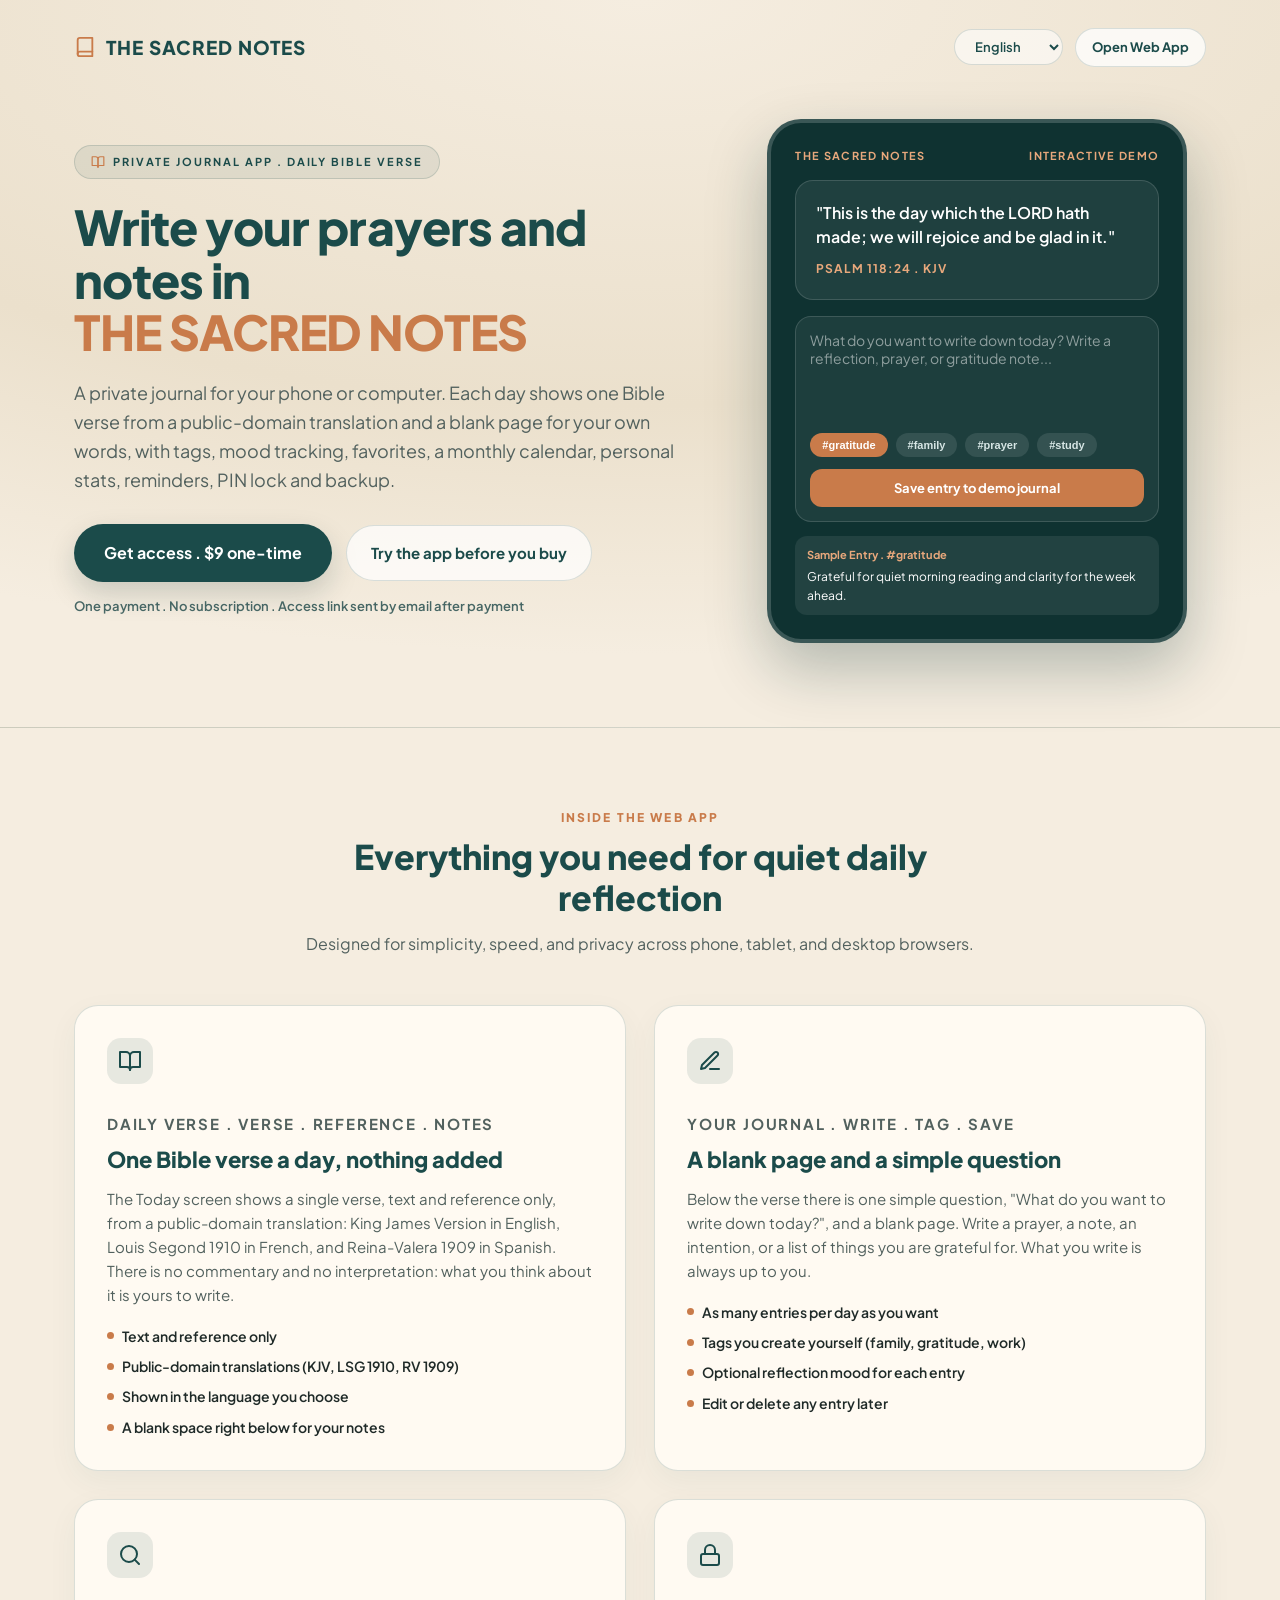
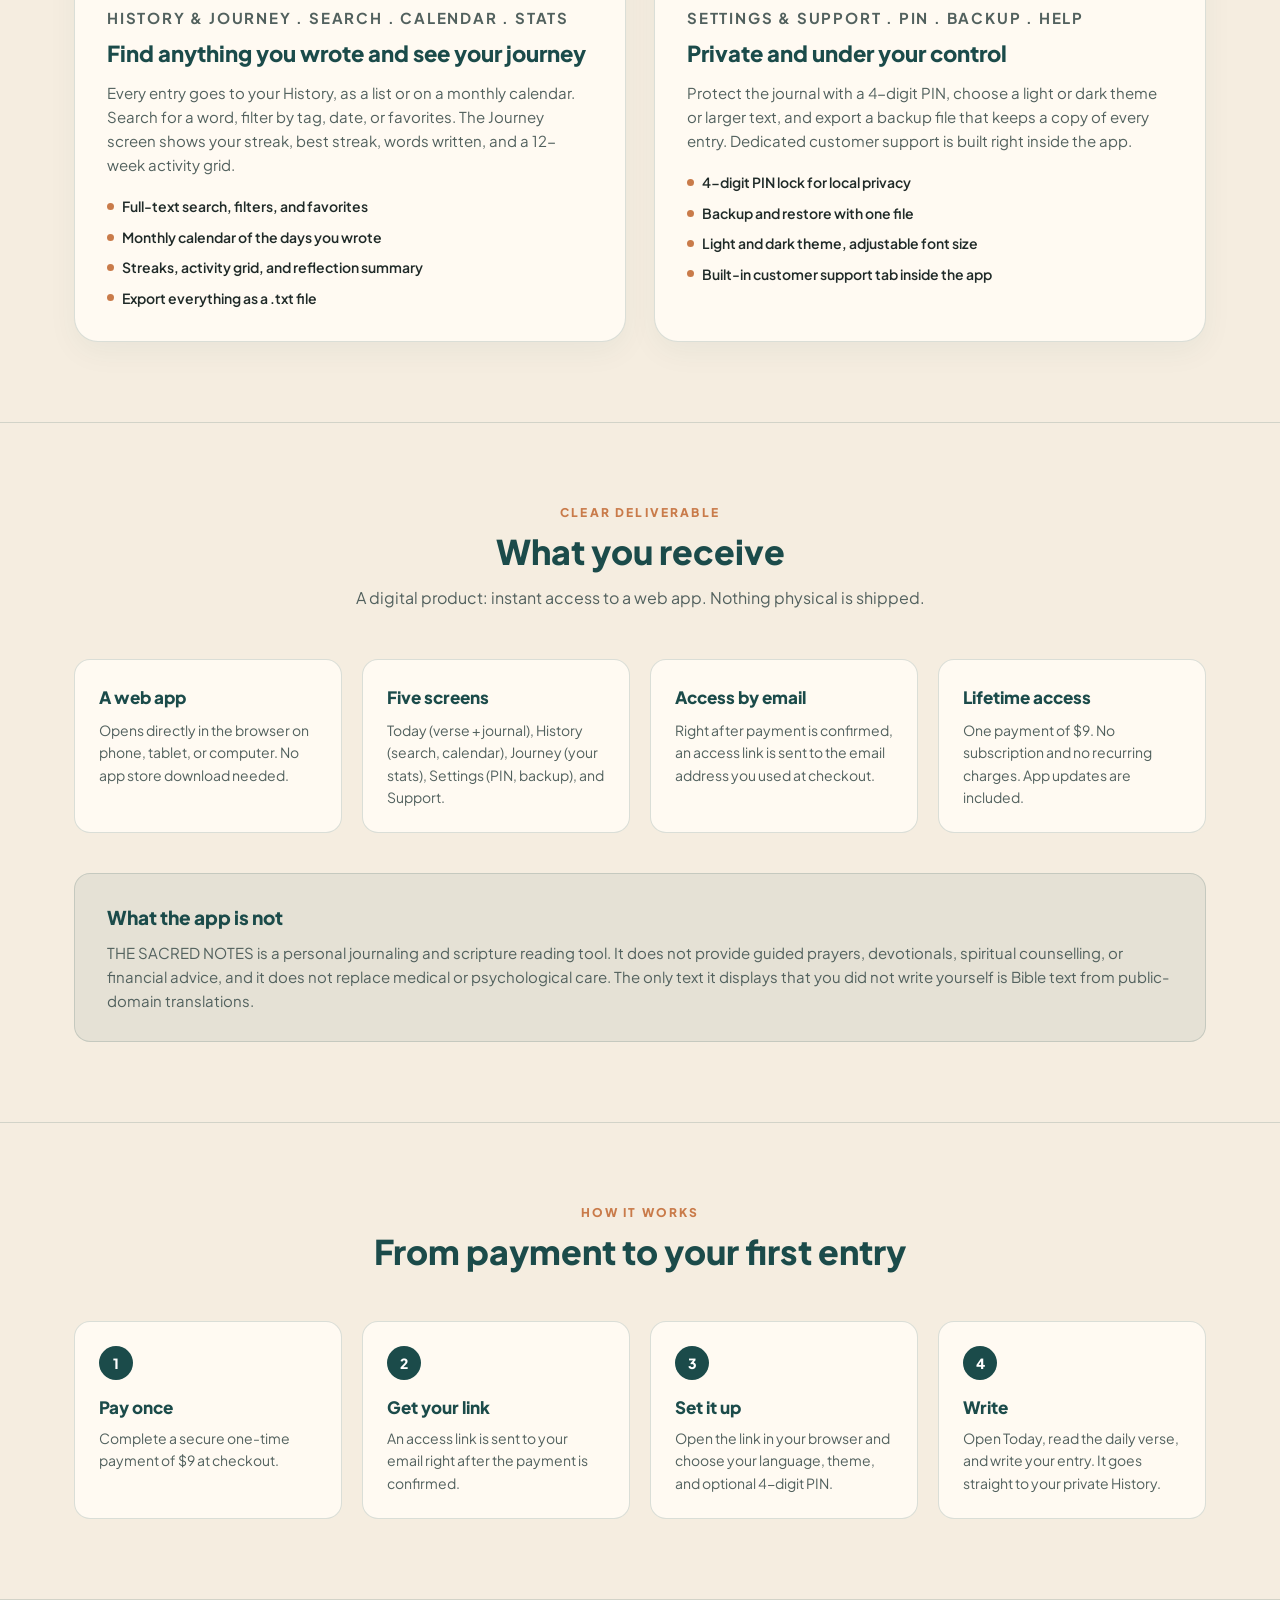
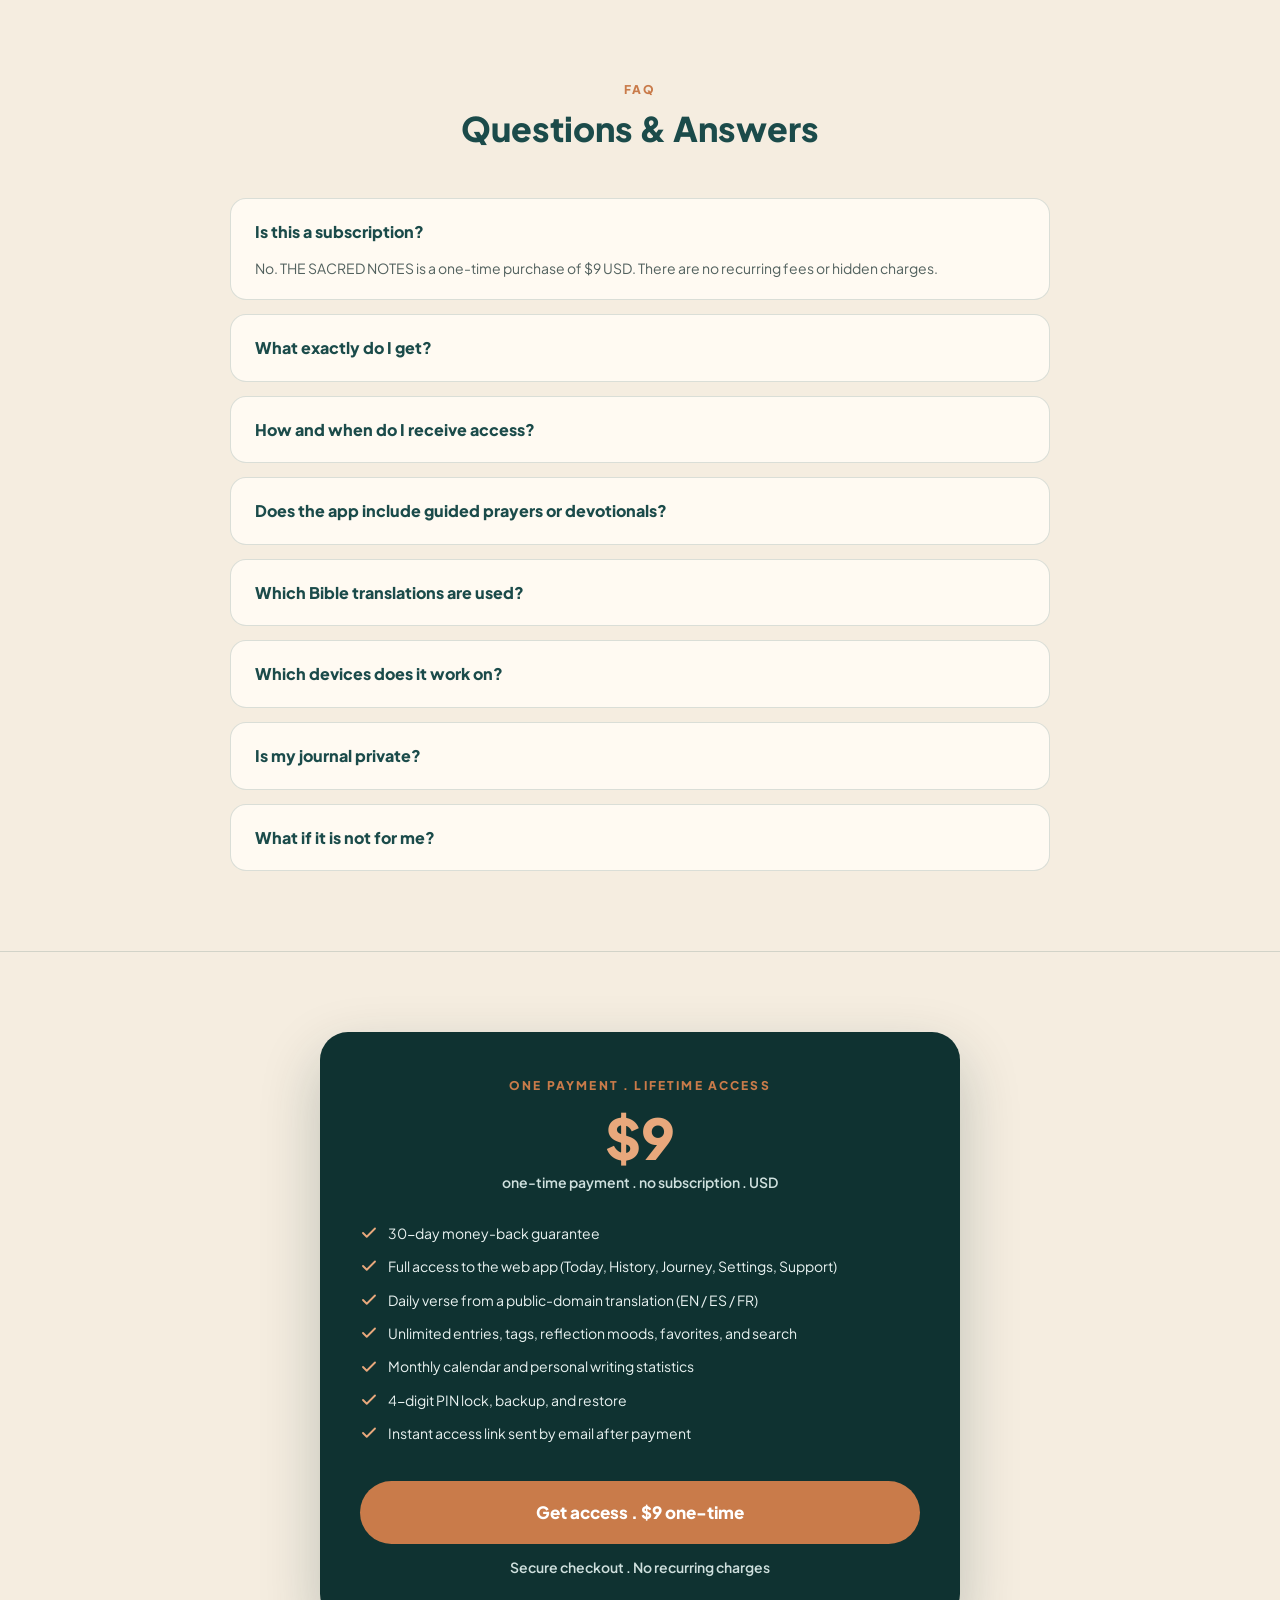
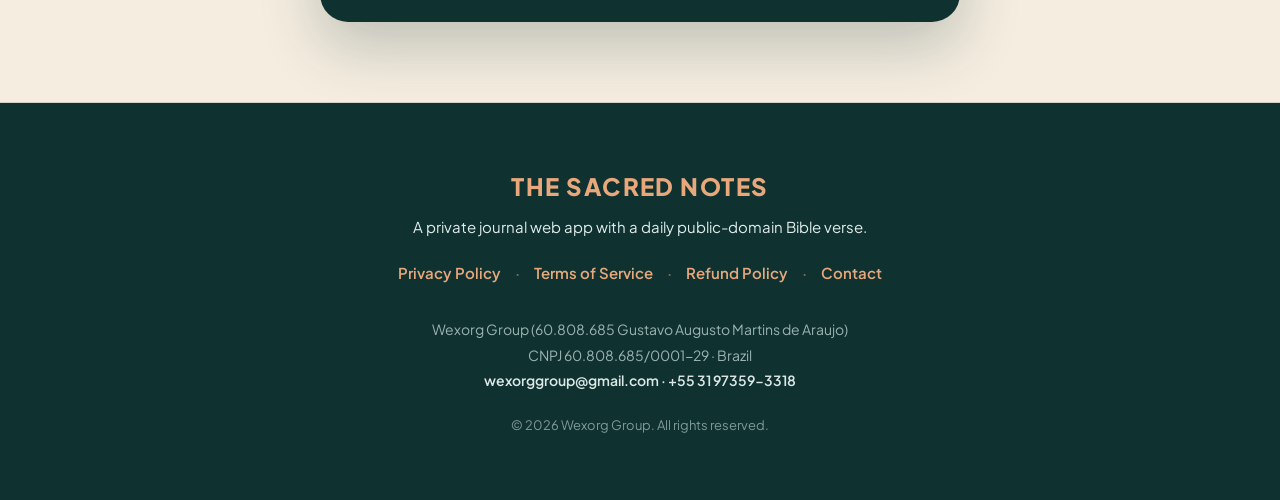
==== index.html @ 10371b44 "feat: initial release of THE SACRED NOTES white web app and legal pages" ====
<!doctype html>
<html lang="en">
<head>
  <meta charset="utf-8">
  <meta name="viewport" content="width=device-width, initial-scale=1">
  <title>THE SACRED NOTES . Private Journal App with a Daily Bible Verse</title>
  <meta name="author" content="Wexorg Group">
  <meta name="description" content="A private journal web app: one public-domain Bible verse a day and a blank page for your own notes, with tags, search, streaks, reminders, PIN lock and export. $9 one-time payment.">

  <!-- OpenGraph Exclusivo -->
  <meta property="og:type" content="website">
  <meta property="og:url" content="https://suporteoficialsac.store/">
  <meta property="og:title" content="THE SACRED NOTES . Private Journal App with a Daily Bible Verse">
  <meta property="og:description" content="A private journal web app: one public-domain Bible verse a day and a blank page for your own notes, with tags, search, streaks, reminders, PIN lock and export. $9 one-time payment.">
  <meta property="og:image" content="https://suporteoficialsac.store/assets/og-sacred-notes.svg">
  <meta name="twitter:card" content="summary_large_image">
  <meta name="twitter:title" content="THE SACRED NOTES . Private Journal App with a Daily Bible Verse">
  <meta name="twitter:description" content="A private journal web app: one public-domain Bible verse a day and a blank page for your own notes, with tags, search, streaks, reminders, PIN lock and export. $9 one-time payment.">
  <meta name="twitter:image" content="https://suporteoficialsac.store/assets/og-sacred-notes.svg">

  <link rel="preconnect" href="https://fonts.googleapis.com">
  <link rel="preconnect" href="https://fonts.gstatic.com" crossorigin>
  <link href="https://fonts.googleapis.com/css2?family=Plus+Jakarta+Sans:wght@400;500;600;700;800&display=swap" rel="stylesheet">
  <link rel="stylesheet" href="/styles/white.css">
</head>
<body>

  <!-- Hero Section -->
  <section class="hero-section">
    <div class="container">
      <header class="site-header">
        <a href="/" class="brand-logo">
          <svg viewBox="0 0 24 24" fill="none" stroke="currentColor" stroke-width="2" stroke-linecap="round" stroke-linejoin="round" aria-hidden="true">
            <path d="M4 19.5A2.5 2.5 0 0 1 6.5 17H20"></path>
            <path d="M6.5 2H20v20H6.5A2.5 2.5 0 0 1 4 19.5v-15A2.5 2.5 0 0 1 6.5 2z"></path>
          </svg>
          <span>THE SACRED NOTES</span>
        </a>

        <div class="header-actions">
          <select id="landing-lang-select" aria-label="Language" class="lang-select">
            <option value="en" selected>English</option>
            <option value="es">Espanol</option>
            <option value="fr">Francais</option>
          </select>
          <a href="/app/" class="btn-header-app">Open Web App</a>
        </div>
      </header>

      <div class="hero-grid">
        <div>
          <span class="pill-badge">
            <svg viewBox="0 0 24 24" fill="none" stroke="currentColor" stroke-width="2" stroke-linecap="round" stroke-linejoin="round" aria-hidden="true">
              <path d="M2 3h6a4 4 0 0 1 4 4v14a3 3 0 0 0-3-3H2z"></path>
              <path d="M22 3h-6a4 4 0 0 0-4 4v14a3 3 0 0 1 3-3h7z"></path>
            </svg>
            <span>Private journal app . Daily Bible verse</span>
          </span>

          <h1 class="hero-title">
            Write your prayers and notes in
            <span class="hero-title-accent">THE SACRED NOTES</span>
          </h1>

          <p class="hero-lead">
            A private journal for your phone or computer. Each day shows one Bible verse from a public-domain translation and a blank page for your own words, with tags, mood tracking, favorites, a monthly calendar, personal stats, reminders, PIN lock and backup.
          </p>

          <div class="hero-cta-row">
            <a href="/checkout/" class="btn-primary">
              <span>Get access . $9 one-time</span>
            </a>
            <a href="#demo" class="btn-secondary">
              <span>Try the app before you buy</span>
            </a>
          </div>

          <p class="hero-microcopy">
            One payment . No subscription . Access link sent by email after payment
          </p>
        </div>

        <!-- Interactive Phone Preview (#demo) -->
        <div id="demo" class="phone-preview-shell">
          <div class="phone-status-bar">
            <span>THE SACRED NOTES</span>
            <span>Interactive Demo</span>
          </div>

          <div class="verse-card-demo">
            <p id="demo-verse-text" class="verse-quote">
              "This is the day which the LORD hath made; we will rejoice and be glad in it."
            </p>
            <p id="demo-verse-ref" class="verse-ref">Psalm 118:24 . KJV</p>
          </div>

          <div class="demo-input-area">
            <textarea
              id="demo-note-input"
              class="demo-textarea"
              placeholder="What do you want to write down today? Write a reflection, prayer, or gratitude note..."
            ></textarea>

            <div class="demo-tag-row">
              <button type="button" class="demo-tag-chip active" data-demo-tag="gratitude">#gratitude</button>
              <button type="button" class="demo-tag-chip" data-demo-tag="family">#family</button>
              <button type="button" class="demo-tag-chip" data-demo-tag="prayer">#prayer</button>
              <button type="button" class="demo-tag-chip" data-demo-tag="study">#study</button>
            </div>

            <button type="button" id="demo-save-btn" class="demo-save-btn">
              Save entry to demo journal
            </button>
          </div>

          <div id="demo-saved-list" class="demo-saved-list">
            <div class="demo-saved-item">
              <div class="demo-saved-meta">Sample Entry . #gratitude</div>
              <div>Grateful for quiet morning reading and clarity for the week ahead.</div>
            </div>
          </div>
        </div>
      </div>
    </div>
  </section>

  <!-- 4 Core Screens Section -->
  <section class="section-block">
    <div class="container">
      <div class="section-header">
        <p class="section-eyebrow">Inside the Web App</p>
        <h2 class="section-title">Everything you need for quiet daily reflection</h2>
        <p class="section-desc">
          Designed for simplicity, speed, and privacy across phone, tablet, and desktop browsers.
        </p>
      </div>

      <div class="feature-grid">
        <!-- Feature 1 -->
        <article class="feature-card">
          <div class="feature-icon-badge">
            <svg viewBox="0 0 24 24" fill="none" stroke="currentColor" stroke-width="2" stroke-linecap="round" stroke-linejoin="round" aria-hidden="true">
              <path d="M2 3h6a4 4 0 0 1 4 4v14a3 3 0 0 0-3-3H2z"></path>
              <path d="M22 3h-6a4 4 0 0 0-4 4v14a3 3 0 0 1 3-3h7z"></path>
            </svg>
          </div>
          <p class="feature-meta">Daily Verse . Verse . Reference . Notes</p>
          <h3>One Bible verse a day, nothing added</h3>
          <p>
            The Today screen shows a single verse, text and reference only, from a public-domain translation: King James Version in English, Louis Segond 1910 in French, and Reina-Valera 1909 in Spanish. There is no commentary and no interpretation: what you think about it is yours to write.
          </p>
          <ul class="feature-bullets">
            <li><span class="bullet-dot"></span><span>Text and reference only</span></li>
            <li><span class="bullet-dot"></span><span>Public-domain translations (KJV, LSG 1910, RV 1909)</span></li>
            <li><span class="bullet-dot"></span><span>Shown in the language you choose</span></li>
            <li><span class="bullet-dot"></span><span>A blank space right below for your notes</span></li>
          </ul>
        </article>

        <!-- Feature 2 -->
        <article class="feature-card">
          <div class="feature-icon-badge">
            <svg viewBox="0 0 24 24" fill="none" stroke="currentColor" stroke-width="2" stroke-linecap="round" stroke-linejoin="round" aria-hidden="true">
              <path d="M12 20h9"></path>
              <path d="M16.5 3.5a2.121 2.121 0 0 1 3 3L7 19l-4 1 1-4L16.5 3.5z"></path>
            </svg>
          </div>
          <p class="feature-meta">Your Journal . Write . Tag . Save</p>
          <h3>A blank page and a simple question</h3>
          <p>
            Below the verse there is one simple question, "What do you want to write down today?", and a blank page. Write a prayer, a note, an intention, or a list of things you are grateful for. What you write is always up to you.
          </p>
          <ul class="feature-bullets">
            <li><span class="bullet-dot"></span><span>As many entries per day as you want</span></li>
            <li><span class="bullet-dot"></span><span>Tags you create yourself (family, gratitude, work)</span></li>
            <li><span class="bullet-dot"></span><span>Optional reflection mood for each entry</span></li>
            <li><span class="bullet-dot"></span><span>Edit or delete any entry later</span></li>
          </ul>
        </article>

        <!-- Feature 3 -->
        <article class="feature-card">
          <div class="feature-icon-badge">
            <svg viewBox="0 0 24 24" fill="none" stroke="currentColor" stroke-width="2" stroke-linecap="round" stroke-linejoin="round" aria-hidden="true">
              <circle cx="11" cy="11" r="8"></circle>
              <line x1="21" y1="21" x2="16.65" y2="16.65"></line>
            </svg>
          </div>
          <p class="feature-meta">History &amp; Journey . Search . Calendar . Stats</p>
          <h3>Find anything you wrote and see your journey</h3>
          <p>
            Every entry goes to your History, as a list or on a monthly calendar. Search for a word, filter by tag, date, or favorites. The Journey screen shows your streak, best streak, words written, and a 12-week activity grid.
          </p>
          <ul class="feature-bullets">
            <li><span class="bullet-dot"></span><span>Full-text search, filters, and favorites</span></li>
            <li><span class="bullet-dot"></span><span>Monthly calendar of the days you wrote</span></li>
            <li><span class="bullet-dot"></span><span>Streaks, activity grid, and reflection summary</span></li>
            <li><span class="bullet-dot"></span><span>Export everything as a .txt file</span></li>
          </ul>
        </article>

        <!-- Feature 4 -->
        <article class="feature-card">
          <div class="feature-icon-badge">
            <svg viewBox="0 0 24 24" fill="none" stroke="currentColor" stroke-width="2" stroke-linecap="round" stroke-linejoin="round" aria-hidden="true">
              <rect x="3" y="11" width="18" height="11" rx="2" ry="2"></rect>
              <path d="M7 11V7a5 5 0 0 1 10 0v4"></path>
            </svg>
          </div>
          <p class="feature-meta">Settings &amp; Support . PIN . Backup . Help</p>
          <h3>Private and under your control</h3>
          <p>
            Protect the journal with a 4-digit PIN, choose a light or dark theme or larger text, and export a backup file that keeps a copy of every entry. Dedicated customer support is built right inside the app.
          </p>
          <ul class="feature-bullets">
            <li><span class="bullet-dot"></span><span>4-digit PIN lock for local privacy</span></li>
            <li><span class="bullet-dot"></span><span>Backup and restore with one file</span></li>
            <li><span class="bullet-dot"></span><span>Light and dark theme, adjustable font size</span></li>
            <li><span class="bullet-dot"></span><span>Built-in customer support tab inside the app</span></li>
          </ul>
        </article>
      </div>
    </div>
  </section>

  <!-- What You Receive & What The App Is Not -->
  <section class="section-block">
    <div class="container">
      <div class="section-header">
        <p class="section-eyebrow">Clear Deliverable</p>
        <h2 class="section-title">What you receive</h2>
        <p class="section-desc">A digital product: instant access to a web app. Nothing physical is shipped.</p>
      </div>

      <div class="receive-grid">
        <div class="receive-card">
          <h4>A web app</h4>
          <p>Opens directly in the browser on phone, tablet, or computer. No app store download needed.</p>
        </div>
        <div class="receive-card">
          <h4>Five screens</h4>
          <p>Today (verse + journal), History (search, calendar), Journey (your stats), Settings (PIN, backup), and Support.</p>
        </div>
        <div class="receive-card">
          <h4>Access by email</h4>
          <p>Right after payment is confirmed, an access link is sent to the email address you used at checkout.</p>
        </div>
        <div class="receive-card">
          <h4>Lifetime access</h4>
          <p>One payment of $9. No subscription and no recurring charges. App updates are included.</p>
        </div>
      </div>

      <div class="compliance-notice-box">
        <h3>What the app is not</h3>
        <p>
          THE SACRED NOTES is a personal journaling and scripture reading tool. It does not provide guided prayers, devotionals, spiritual counselling, or financial advice, and it does not replace medical or psychological care. The only text it displays that you did not write yourself is Bible text from public-domain translations.
        </p>
      </div>
    </div>
  </section>

  <!-- 4 Steps From Payment to First Entry -->
  <section class="section-block">
    <div class="container">
      <div class="section-header">
        <p class="section-eyebrow">How It Works</p>
        <h2 class="section-title">From payment to your first entry</h2>
      </div>

      <div class="steps-grid">
        <div class="step-card">
          <div class="step-num">1</div>
          <h4>Pay once</h4>
          <p>Complete a secure one-time payment of $9 at checkout.</p>
        </div>
        <div class="step-card">
          <div class="step-num">2</div>
          <h4>Get your link</h4>
          <p>An access link is sent to your email right after the payment is confirmed.</p>
        </div>
        <div class="step-card">
          <div class="step-num">3</div>
          <h4>Set it up</h4>
          <p>Open the link in your browser and choose your language, theme, and optional 4-digit PIN.</p>
        </div>
        <div class="step-card">
          <div class="step-num">4</div>
          <h4>Write</h4>
          <p>Open Today, read the daily verse, and write your entry. It goes straight to your private History.</p>
        </div>
      </div>
    </div>
  </section>

  <!-- FAQ Section -->
  <section class="section-block">
    <div class="container">
      <div class="section-header">
        <p class="section-eyebrow">FAQ</p>
        <h2 class="section-title">Questions &amp; Answers</h2>
      </div>

      <div class="faq-list">
        <details class="faq-item" open>
          <summary>Is this a subscription?</summary>
          <p>No. THE SACRED NOTES is a one-time purchase of $9 USD. There are no recurring fees or hidden charges.</p>
        </details>
        <details class="faq-item">
          <summary>What exactly do I get?</summary>
          <p>You receive lifetime access to THE SACRED NOTES web application, including the daily public-domain Bible verse reader, unlimited private journal entries, tags, calendar history, personal writing statistics, 4-digit PIN protection, and text export.</p>
        </details>
        <details class="faq-item">
          <summary>How and when do I receive access?</summary>
          <p>Immediately after your payment is confirmed, you receive an automated email containing your direct access link to the web app, and you are also redirected straight to the application.</p>
        </details>
        <details class="faq-item">
          <summary>Does the app include guided prayers or devotionals?</summary>
          <p>No. The app displays only one public-domain Bible verse per day without commentary, giving you a clean, distraction-free space for your own personal notes.</p>
        </details>
        <details class="faq-item">
          <summary>Which Bible translations are used?</summary>
          <p>We use public-domain translations: King James Version (KJV) in English, Reina-Valera 1909 in Spanish, and Louis Segond 1910 in French.</p>
        </details>
        <details class="faq-item">
          <summary>Which devices does it work on?</summary>
          <p>It works in any modern web browser on iPhone, Android, iPad, Mac, and Windows computers without needing an app store installation.</p>
        </details>
        <details class="faq-item">
          <summary>Is my journal private?</summary>
          <p>Yes. Your notes are stored locally on your device browser and can be locked with a 4-digit PIN code or exported as a backup file at any time.</p>
        </details>
        <details class="faq-item">
          <summary>What if it is not for me?</summary>
          <p>Every purchase is covered by our 30-day money-back guarantee. Simply email wexorggroup@gmail.com within 30 days of purchase for a full refund.</p>
        </details>
      </div>
    </div>
  </section>

  <!-- Pricing Section -->
  <section class="section-block">
    <div class="container">
      <div class="pricing-card">
        <p class="section-eyebrow">One payment . Lifetime access</p>
        <div class="pricing-amount">$9</div>
        <p class="pricing-sub">one-time payment . no subscription . USD</p>

        <ul class="pricing-checklist">
          <li>
            <svg viewBox="0 0 24 24" fill="none" stroke="currentColor" stroke-width="2.5" stroke-linecap="round" stroke-linejoin="round"><polyline points="20 6 9 17 4 12"></polyline></svg>
            <span>30-day money-back guarantee</span>
          </li>
          <li>
            <svg viewBox="0 0 24 24" fill="none" stroke="currentColor" stroke-width="2.5" stroke-linecap="round" stroke-linejoin="round"><polyline points="20 6 9 17 4 12"></polyline></svg>
            <span>Full access to the web app (Today, History, Journey, Settings, Support)</span>
          </li>
          <li>
            <svg viewBox="0 0 24 24" fill="none" stroke="currentColor" stroke-width="2.5" stroke-linecap="round" stroke-linejoin="round"><polyline points="20 6 9 17 4 12"></polyline></svg>
            <span>Daily verse from a public-domain translation (EN / ES / FR)</span>
          </li>
          <li>
            <svg viewBox="0 0 24 24" fill="none" stroke="currentColor" stroke-width="2.5" stroke-linecap="round" stroke-linejoin="round"><polyline points="20 6 9 17 4 12"></polyline></svg>
            <span>Unlimited entries, tags, reflection moods, favorites, and search</span>
          </li>
          <li>
            <svg viewBox="0 0 24 24" fill="none" stroke="currentColor" stroke-width="2.5" stroke-linecap="round" stroke-linejoin="round"><polyline points="20 6 9 17 4 12"></polyline></svg>
            <span>Monthly calendar and personal writing statistics</span>
          </li>
          <li>
            <svg viewBox="0 0 24 24" fill="none" stroke="currentColor" stroke-width="2.5" stroke-linecap="round" stroke-linejoin="round"><polyline points="20 6 9 17 4 12"></polyline></svg>
            <span>4-digit PIN lock, backup, and restore</span>
          </li>
          <li>
            <svg viewBox="0 0 24 24" fill="none" stroke="currentColor" stroke-width="2.5" stroke-linecap="round" stroke-linejoin="round"><polyline points="20 6 9 17 4 12"></polyline></svg>
            <span>Instant access link sent by email after payment</span>
          </li>
        </ul>

        <a href="/checkout/" class="btn-pricing">Get access . $9 one-time</a>
        <p class="pricing-sub" style="margin-top: 12px;">Secure checkout . No recurring charges</p>
      </div>
    </div>
  </section>

  <!-- Footer (Exact Lucas Reference Format) -->
  <footer class="site-footer">
    <div class="container">
      <div class="footer-brand">THE SACRED NOTES</div>
      <p class="footer-tagline">A private journal web app with a daily public-domain Bible verse.</p>

      <nav class="footer-links" aria-label="Legal and Support Links">
        <a href="/privacy-policy/">Privacy Policy</a>
        <span class="footer-dot">&middot;</span>
        <a href="/terms-of-service/">Terms of Service</a>
        <span class="footer-dot">&middot;</span>
        <a href="/refund-policy/">Refund Policy</a>
        <span class="footer-dot">&middot;</span>
        <a href="/contact/">Contact</a>
      </nav>

      <div class="footer-company-block">
        <div>Wexorg Group (60.808.685 Gustavo Augusto Martins de Araujo)</div>
        <div>CNPJ 60.808.685/0001-29 &middot; Brazil</div>
        <div class="footer-contact-line">
          <a href="mailto:wexorggroup@gmail.com">wexorggroup@gmail.com</a> &middot; +55 31 97359-3318
        </div>
      </div>

      <p class="footer-copy">&copy; 2026 Wexorg Group. All rights reserved.</p>
    </div>
  </footer>

  <script type="module" src="/scripts/landing-demo.js"></script>
</body>
</html>
---- styles/white.css ----
:root {
  --bg-ivory: #f5ede0;
  --bg-ivory-alt: #ebe0cc;
  --bg-card: #fffaf2;
  --forest-deep: #0f3231;
  --forest-main: #1b4b4a;
  --forest-muted: #466664;
  --amber-accent: #c97b4a;
  --amber-soft: #e8a87c;
  --text-dark: #1f2a28;
  --text-muted: #52615e;
  --border-soft: rgba(27, 75, 74, 0.16);
  --white: #ffffff;
  --radius-lg: 24px;
  --radius-md: 16px;
  --radius-sm: 10px;
}

*,
*::before,
*::after {
  box-sizing: border-box;
  margin: 0;
  padding: 0;
}

html {
  scroll-behavior: smooth;
}

body {
  font-family: "Plus Jakarta Sans", sans-serif;
  background-color: var(--bg-ivory);
  color: var(--text-dark);
  line-height: 1.6;
  -webkit-font-smoothing: antialiased;
}

a {
  color: inherit;
  text-decoration: none;
}

.container {
  max-width: 1180px;
  margin: 0 auto;
  padding: 0 24px;
}

/* Header & Navigation */
.site-header {
  padding: 28px 0;
  display: flex;
  align-items: center;
  justify-content: space-between;
  gap: 16px;
  flex-wrap: wrap;
}

.brand-logo {
  font-size: 19px;
  font-weight: 800;
  letter-spacing: 0.06em;
  color: var(--forest-main);
  text-transform: uppercase;
  display: inline-flex;
  align-items: center;
  gap: 10px;
}

.brand-logo svg {
  width: 22px;
  height: 22px;
  color: var(--amber-accent);
}

.header-actions {
  display: flex;
  align-items: center;
  gap: 12px;
}

.lang-select {
  font-family: "Plus Jakarta Sans", sans-serif;
  font-size: 13px;
  font-weight: 600;
  color: var(--forest-main);
  background: rgba(255, 255, 255, 0.55);
  border: 1px solid var(--border-soft);
  border-radius: 999px;
  padding: 8px 16px;
  cursor: pointer;
}

.btn-header-app {
  font-size: 13px;
  font-weight: 700;
  color: var(--forest-main);
  border: 1px solid var(--border-soft);
  background: rgba(255, 255, 255, 0.75);
  border-radius: 999px;
  padding: 8px 16px;
  transition: all 0.2s ease;
}

.btn-header-app:hover {
  background: var(--white);
}

/* Hero Section */
.hero-section {
  background: radial-gradient(120% 90% at 50% 0%, #f5ede0 0%, #ebe0cc 62%, #f5ede0 100%);
  padding-bottom: 84px;
  border-bottom: 1px solid var(--border-soft);
}

.hero-grid {
  display: grid;
  grid-template-columns: 1.15fr 0.85fr;
  gap: 56px;
  align-items: center;
  padding-top: 24px;
}

.pill-badge {
  display: inline-flex;
  align-items: center;
  gap: 8px;
  padding: 7px 16px;
  border-radius: 999px;
  background: rgba(27, 75, 74, 0.08);
  border: 1px solid var(--border-soft);
  color: var(--forest-main);
  font-size: 11px;
  font-weight: 700;
  text-transform: uppercase;
  letter-spacing: 0.18em;
}

.pill-badge svg {
  width: 14px;
  height: 14px;
  color: var(--amber-accent);
}

.hero-title {
  margin-top: 22px;
  font-size: 48px;
  line-height: 1.1;
  font-weight: 800;
  color: var(--forest-main);
  letter-spacing: -0.02em;
}

.hero-title-accent {
  color: var(--amber-accent);
  display: block;
}

.hero-lead {
  margin-top: 20px;
  font-size: 18px;
  color: var(--text-muted);
  max-width: 600px;
}

.hero-cta-row {
  margin-top: 30px;
  display: flex;
  flex-wrap: wrap;
  gap: 14px;
  align-items: center;
}

.btn-primary {
  display: inline-flex;
  align-items: center;
  justify-content: center;
  gap: 10px;
  background-color: var(--forest-main);
  color: var(--white);
  font-size: 16px;
  font-weight: 700;
  padding: 16px 30px;
  border-radius: 999px;
  border: none;
  cursor: pointer;
  transition: transform 0.15s ease, background-color 0.2s ease;
  box-shadow: 0 12px 28px rgba(15, 50, 49, 0.18);
}

.btn-primary:hover {
  background-color: var(--forest-deep);
  transform: translateY(-1px);
}

.btn-secondary {
  display: inline-flex;
  align-items: center;
  justify-content: center;
  gap: 8px;
  background-color: rgba(255, 255, 255, 0.72);
  color: var(--forest-main);
  font-size: 15px;
  font-weight: 700;
  padding: 15px 24px;
  border-radius: 999px;
  border: 1px solid var(--border-soft);
  transition: background-color 0.2s ease;
}

.btn-secondary:hover {
  background-color: var(--white);
}

.hero-microcopy {
  margin-top: 14px;
  font-size: 13px;
  font-weight: 600;
  color: var(--forest-muted);
}

/* Phone Mockup Card */
.phone-preview-shell {
  background: var(--forest-deep);
  color: var(--white);
  border-radius: 34px;
  padding: 24px;
  box-shadow: 0 26px 60px rgba(15, 50, 49, 0.28);
  border: 4px solid rgba(255, 255, 255, 0.18);
  max-width: 420px;
  margin: 0 auto;
  width: 100%;
}

.phone-status-bar {
  display: flex;
  justify-content: space-between;
  align-items: center;
  font-size: 11px;
  font-weight: 700;
  letter-spacing: 0.12em;
  text-transform: uppercase;
  color: var(--amber-soft);
  margin-bottom: 16px;
}

.verse-card-demo {
  background: rgba(255, 255, 255, 0.07);
  border: 1px solid rgba(255, 255, 255, 0.14);
  border-radius: 18px;
  padding: 20px;
  margin-bottom: 16px;
}

.verse-quote {
  font-size: 16px;
  font-weight: 600;
  line-height: 1.5;
  color: var(--white);
}

.verse-ref {
  margin-top: 10px;
  font-size: 12px;
  font-weight: 700;
  color: var(--amber-soft);
  letter-spacing: 0.08em;
  text-transform: uppercase;
}

.demo-input-area {
  background: rgba(255, 255, 255, 0.06);
  border: 1px solid rgba(255, 255, 255, 0.14);
  border-radius: 16px;
  padding: 14px;
}

.demo-textarea {
  width: 100%;
  min-height: 86px;
  background: transparent;
  border: none;
  color: var(--white);
  font-family: "Plus Jakarta Sans", sans-serif;
  font-size: 14px;
  resize: none;
  outline: none;
}

.demo-textarea::placeholder {
  color: rgba(255, 255, 255, 0.5);
}

.demo-tag-row {
  display: flex;
  flex-wrap: wrap;
  gap: 8px;
  margin-top: 10px;
  margin-bottom: 12px;
}

.demo-tag-chip {
  font-size: 11px;
  font-weight: 700;
  padding: 5px 11px;
  border-radius: 999px;
  background: rgba(255, 255, 255, 0.1);
  color: #d7e6e5;
  border: 1px solid transparent;
  cursor: pointer;
}

.demo-tag-chip.active {
  background: var(--amber-accent);
  color: var(--white);
}

.demo-save-btn {
  width: 100%;
  background: var(--amber-accent);
  color: var(--white);
  border: none;
  border-radius: 12px;
  padding: 11px 16px;
  font-family: "Plus Jakarta Sans", sans-serif;
  font-size: 13px;
  font-weight: 700;
  cursor: pointer;
}

.demo-saved-list {
  margin-top: 14px;
  display: flex;
  flex-direction: column;
  gap: 8px;
}

.demo-saved-item {
  background: rgba(255, 255, 255, 0.08);
  border-radius: 12px;
  padding: 10px 12px;
  font-size: 12px;
}

.demo-saved-meta {
  font-size: 11px;
  color: var(--amber-soft);
  font-weight: 700;
  margin-bottom: 3px;
}

/* Sections */
.section-block {
  padding: 80px 0;
  border-bottom: 1px solid var(--border-soft);
}

.section-header {
  max-width: 720px;
  margin: 0 auto 48px auto;
  text-align: center;
}

.section-eyebrow {
  font-size: 12px;
  font-weight: 800;
  text-transform: uppercase;
  letter-spacing: 0.18em;
  color: var(--amber-accent);
}

.section-title {
  margin-top: 10px;
  font-size: 34px;
  line-height: 1.2;
  font-weight: 800;
  color: var(--forest-main);
}

.section-desc {
  margin-top: 12px;
  font-size: 16px;
  color: var(--text-muted);
}

/* Feature Grid (4 Screens) */
.feature-grid {
  display: grid;
  grid-template-columns: repeat(2, 1fr);
  gap: 28px;
}

.feature-card {
  background: var(--bg-card);
  border: 1px solid var(--border-soft);
  border-radius: var(--radius-lg);
  padding: 32px;
  box-shadow: 0 10px 30px rgba(27, 75, 74, 0.05);
}

.feature-icon-badge {
  width: 46px;
  height: 46px;
  border-radius: 14px;
  background: rgba(27, 75, 74, 0.1);
  color: var(--forest-main);
  display: inline-flex;
  align-items: center;
  justify-content: center;
  margin-bottom: 18px;
}

.feature-icon-badge svg {
  width: 24px;
  height: 24px;
}

.feature-meta {
  font-size: 12px;
  font-weight: 700;
  text-transform: uppercase;
  letter-spacing: 0.12em;
  color: var(--amber-accent);
}

.feature-card h3 {
  margin-top: 6px;
  font-size: 22px;
  font-weight: 800;
  color: var(--forest-main);
}

.feature-card p {
  margin-top: 10px;
  font-size: 15px;
  color: var(--text-muted);
}

.feature-bullets {
  margin-top: 18px;
  list-style: none;
  display: flex;
  flex-direction: column;
  gap: 8px;
}

.feature-bullets li {
  font-size: 14px;
  font-weight: 600;
  color: var(--text-dark);
  display: flex;
  align-items: center;
  gap: 8px;
}

.bullet-dot {
  width: 7px;
  height: 7px;
  border-radius: 50%;
  background: var(--amber-accent);
  flex-shrink: 0;
}

/* What You Receive & Compliance Box */
.receive-grid {
  display: grid;
  grid-template-columns: repeat(4, 1fr);
  gap: 20px;
}

.receive-card {
  background: var(--bg-card);
  border: 1px solid var(--border-soft);
  border-radius: var(--radius-md);
  padding: 24px;
}

.receive-card h4 {
  font-size: 17px;
  font-weight: 800;
  color: var(--forest-main);
  margin-bottom: 8px;
}

.receive-card p {
  font-size: 14px;
  color: var(--text-muted);
}

.compliance-notice-box {
  margin-top: 40px;
  background: rgba(27, 75, 74, 0.07);
  border: 1px solid var(--border-soft);
  border-radius: var(--radius-md);
  padding: 28px 32px;
}

.compliance-notice-box h3 {
  font-size: 19px;
  font-weight: 800;
  color: var(--forest-main);
  margin-bottom: 8px;
}

.compliance-notice-box p {
  font-size: 15px;
  color: var(--text-muted);
}

/* 4 Steps */
.steps-grid {
  display: grid;
  grid-template-columns: repeat(4, 1fr);
  gap: 20px;
}

.step-card {
  background: var(--bg-card);
  border: 1px solid var(--border-soft);
  border-radius: var(--radius-md);
  padding: 24px;
}

.step-num {
  width: 34px;
  height: 34px;
  border-radius: 50%;
  background: var(--forest-main);
  color: var(--white);
  font-size: 14px;
  font-weight: 800;
  display: inline-flex;
  align-items: center;
  justify-content: center;
  margin-bottom: 14px;
}

.step-card h4 {
  font-size: 17px;
  font-weight: 800;
  color: var(--forest-main);
  margin-bottom: 6px;
}

.step-card p {
  font-size: 14px;
  color: var(--text-muted);
}

/* FAQ */
.faq-list {
  max-width: 820px;
  margin: 0 auto;
  display: flex;
  flex-direction: column;
  gap: 14px;
}

.faq-item {
  background: var(--bg-card);
  border: 1px solid var(--border-soft);
  border-radius: var(--radius-md);
  padding: 20px 24px;
}

.faq-item summary {
  font-size: 16px;
  font-weight: 800;
  color: var(--forest-main);
  cursor: pointer;
  list-style: none;
  display: flex;
  justify-content: space-between;
  align-items: center;
}

.faq-item p {
  margin-top: 12px;
  font-size: 14px;
  color: var(--text-muted);
}

/* Pricing Box */
.pricing-card {
  max-width: 640px;
  margin: 0 auto;
  background: var(--forest-deep);
  color: var(--white);
  border-radius: 28px;
  padding: 44px 40px;
  text-align: center;
  box-shadow: 0 24px 60px rgba(15, 50, 49, 0.24);
}

.pricing-amount {
  font-size: 56px;
  font-weight: 800;
  color: var(--amber-soft);
  line-height: 1;
  margin: 14px 0 6px 0;
}

.pricing-sub {
  font-size: 14px;
  color: #cfe0de;
  font-weight: 600;
}

.pricing-checklist {
  list-style: none;
  text-align: left;
  margin: 28px 0;
  display: flex;
  flex-direction: column;
  gap: 11px;
}

.pricing-checklist li {
  font-size: 14px;
  color: #e9f2f1;
  display: flex;
  align-items: center;
  gap: 10px;
}

.pricing-checklist svg {
  width: 18px;
  height: 18px;
  color: var(--amber-soft);
  flex-shrink: 0;
}

.btn-pricing {
  width: 100%;
  background: var(--amber-accent);
  color: var(--white);
  font-size: 17px;
  font-weight: 800;
  padding: 18px 28px;
  border-radius: 999px;
  display: inline-flex;
  align-items: center;
  justify-content: center;
  margin-top: 8px;
  transition: opacity 0.2s ease;
}

.btn-pricing:hover {
  opacity: 0.94;
}

/* Footer (Exact Lucas Format) */
.site-footer {
  background-color: var(--forest-deep);
  color: #d2e0de;
  padding: 64px 24px;
  text-align: center;
}

.footer-brand {
  font-size: 24px;
  font-weight: 800;
  letter-spacing: 0.06em;
  color: var(--amber-soft);
  text-transform: uppercase;
}

.footer-tagline {
  margin-top: 10px;
  font-size: 15px;
  color: #e0ecea;
}

.footer-links {
  margin-top: 22px;
  display: flex;
  flex-wrap: wrap;
  justify-content: center;
  align-items: center;
  gap: 14px;
  font-size: 15px;
  font-weight: 600;
  color: var(--amber-soft);
}

.footer-links a:hover {
  text-decoration: underline;
}

.footer-dot {
  color: rgba(232, 168, 124, 0.5);
}

.footer-company-block {
  margin-top: 32px;
  font-size: 14px;
  line-height: 1.8;
  color: #9ab3b0;
}

.footer-contact-line {
  color: #dce8e6;
  font-weight: 600;
}

.footer-copy {
  margin-top: 22px;
  font-size: 13px;
  color: #7f9996;
}

/* Legal & Checkout Subpages */
.legal-page-wrap {
  max-width: 820px;
  margin: 0 auto;
  padding: 48px 24px 84px 24px;
}

.legal-card {
  background: var(--bg-card);
  border: 1px solid var(--border-soft);
  border-radius: var(--radius-lg);
  padding: 40px;
}

.legal-card h1 {
  font-size: 32px;
  font-weight: 800;
  color: var(--forest-main);
  margin-bottom: 8px;
}

.legal-updated {
  font-size: 13px;
  font-weight: 600;
  color: var(--amber-accent);
  margin-bottom: 24px;
}

.legal-card h2 {
  font-size: 19px;
  font-weight: 800;
  color: var(--forest-main);
  margin-top: 26px;
  margin-bottom: 8px;
}

.legal-card p,
.legal-card li {
  font-size: 15px;
  color: var(--text-muted);
  margin-bottom: 10px;
}

.legal-card ul {
  padding-left: 20px;
}

@media (max-width: 920px) {
  .hero-grid,
  .feature-grid,
  .receive-grid,
  .steps-grid {
    grid-template-columns: 1fr;
  }

  .hero-title {
    font-size: 36px;
  }
}
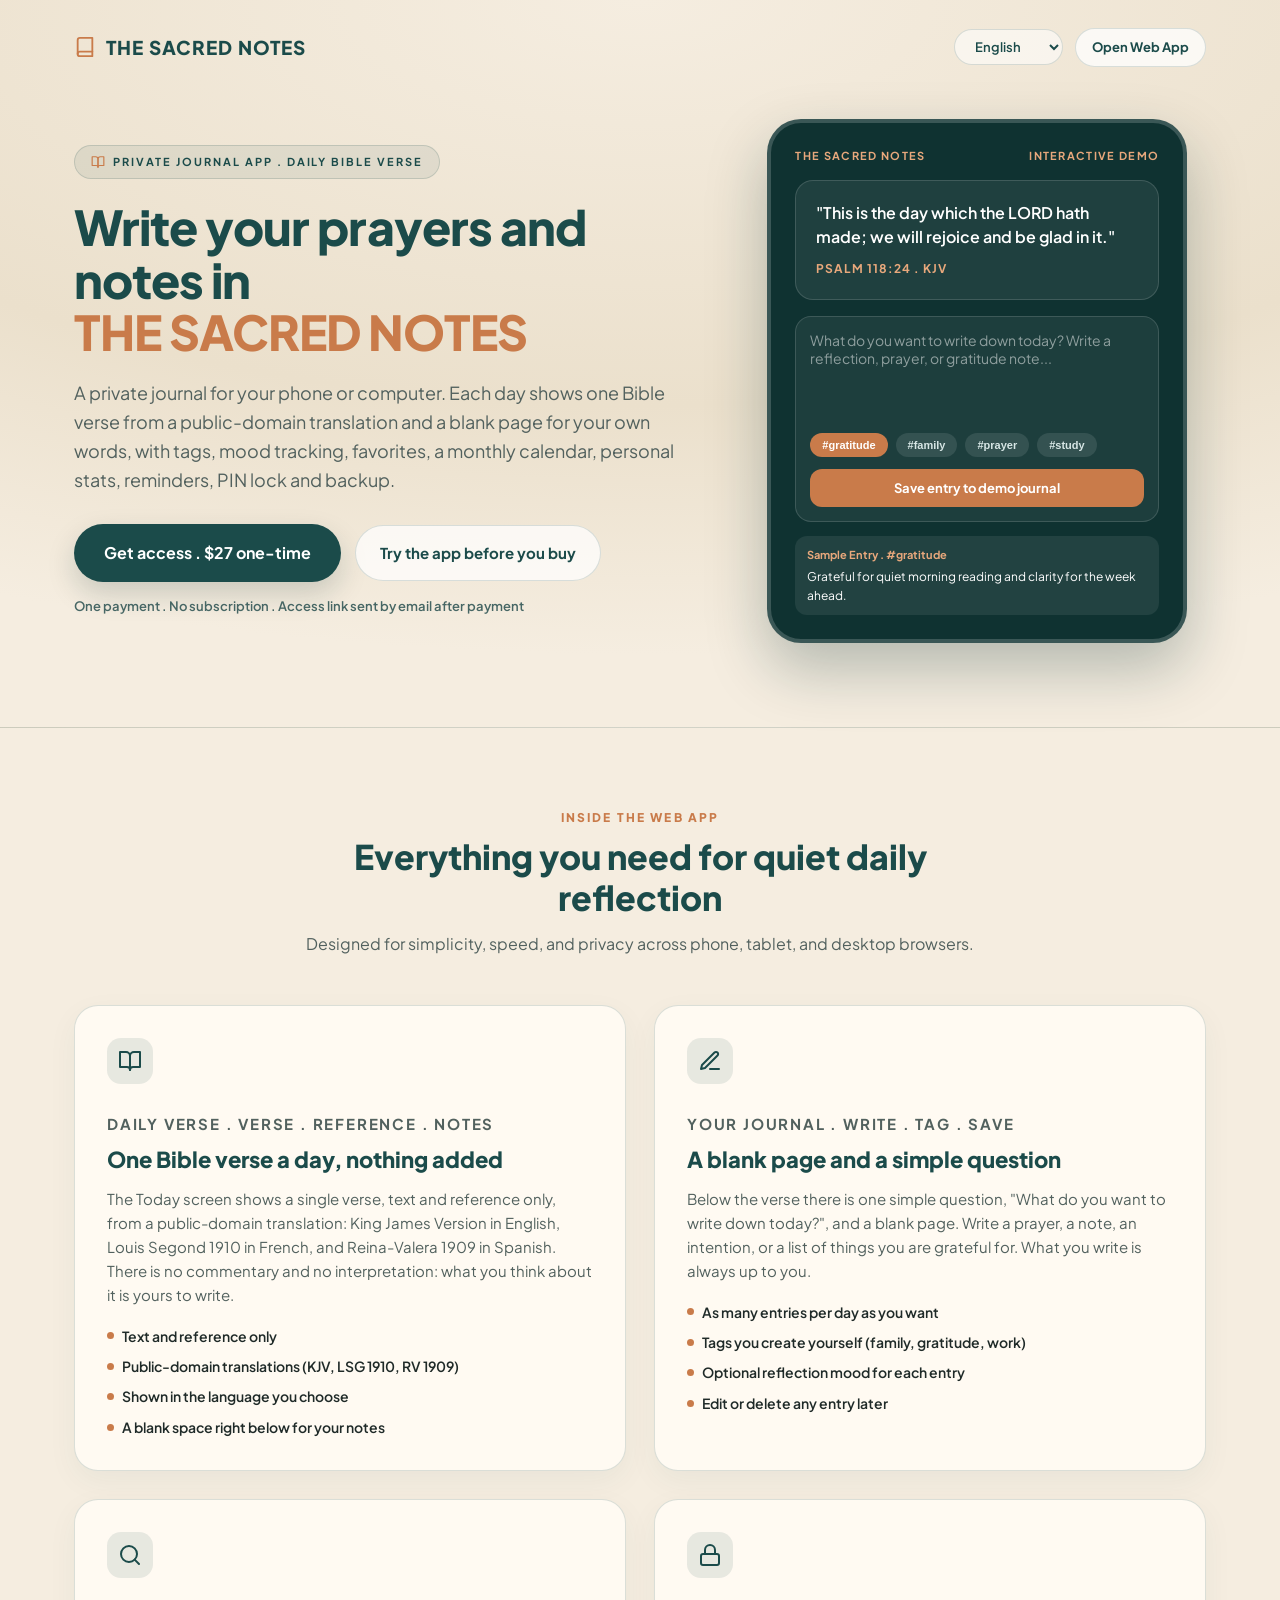
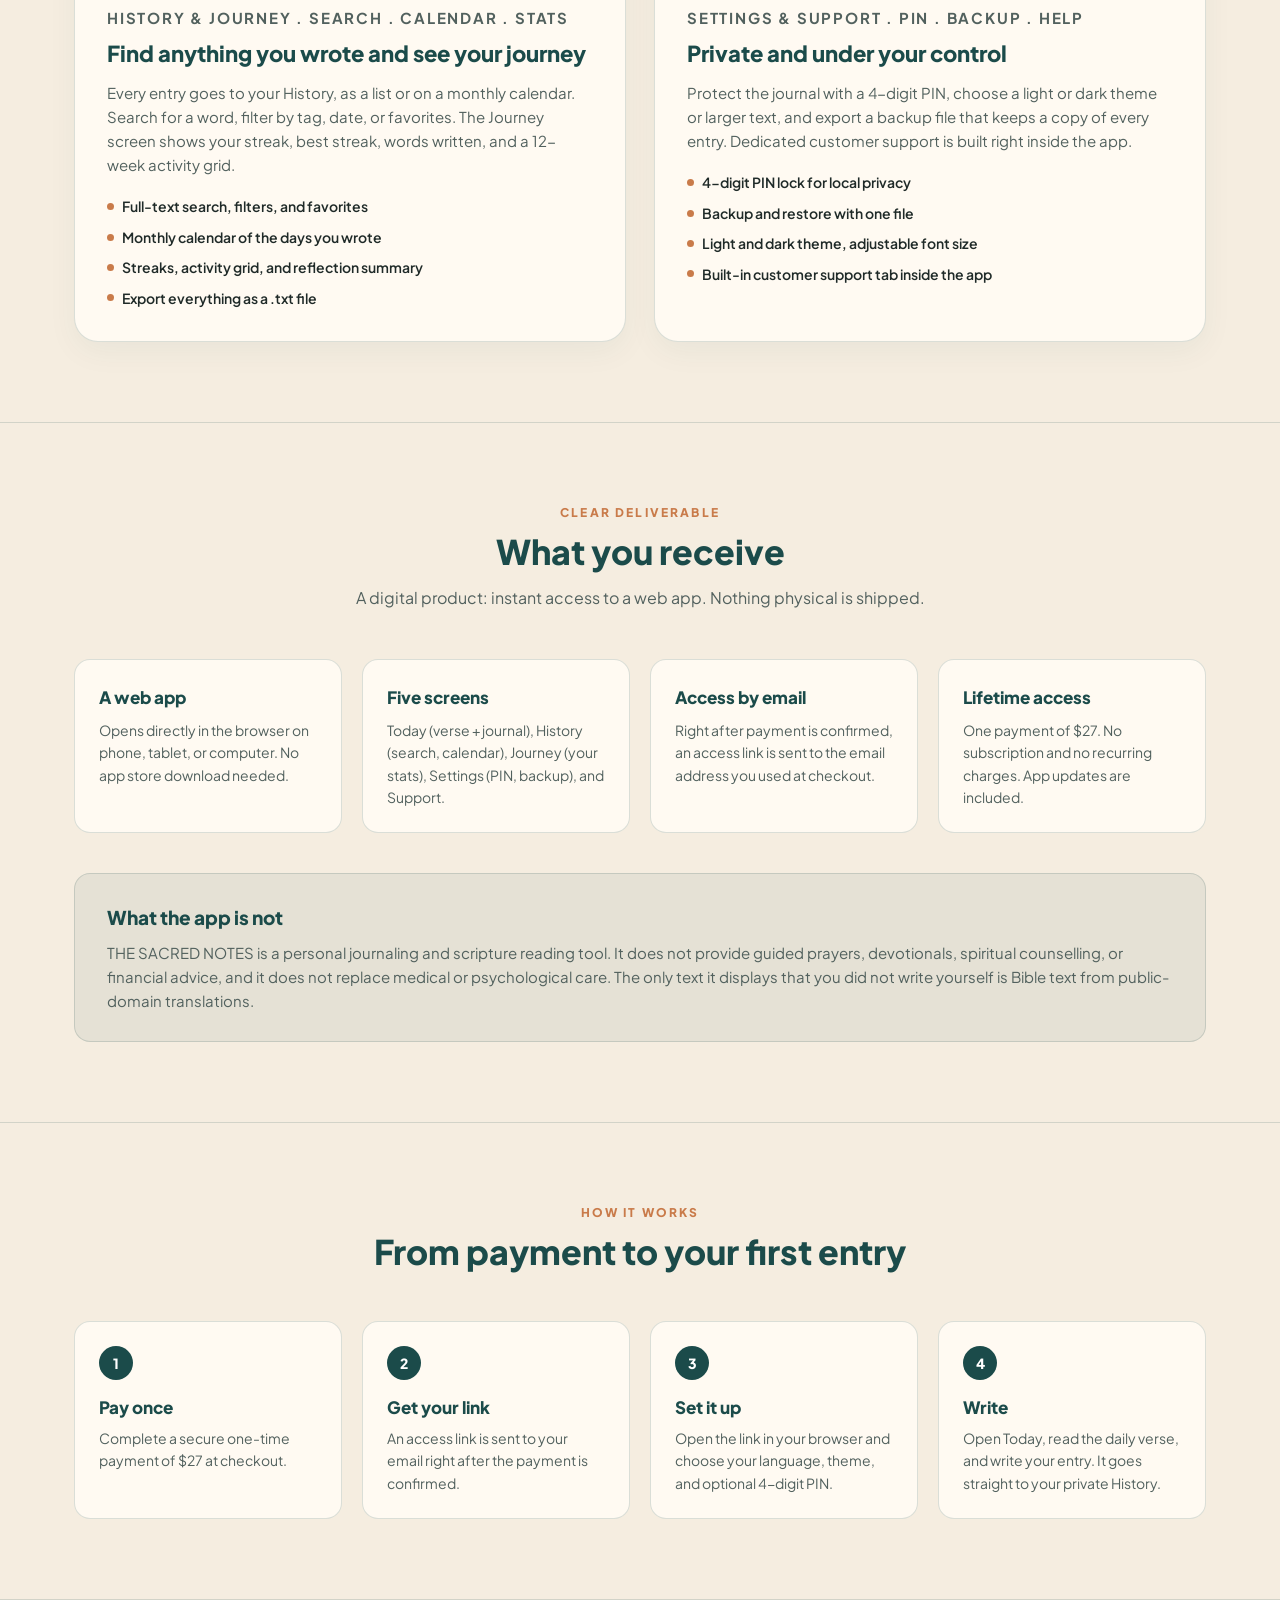
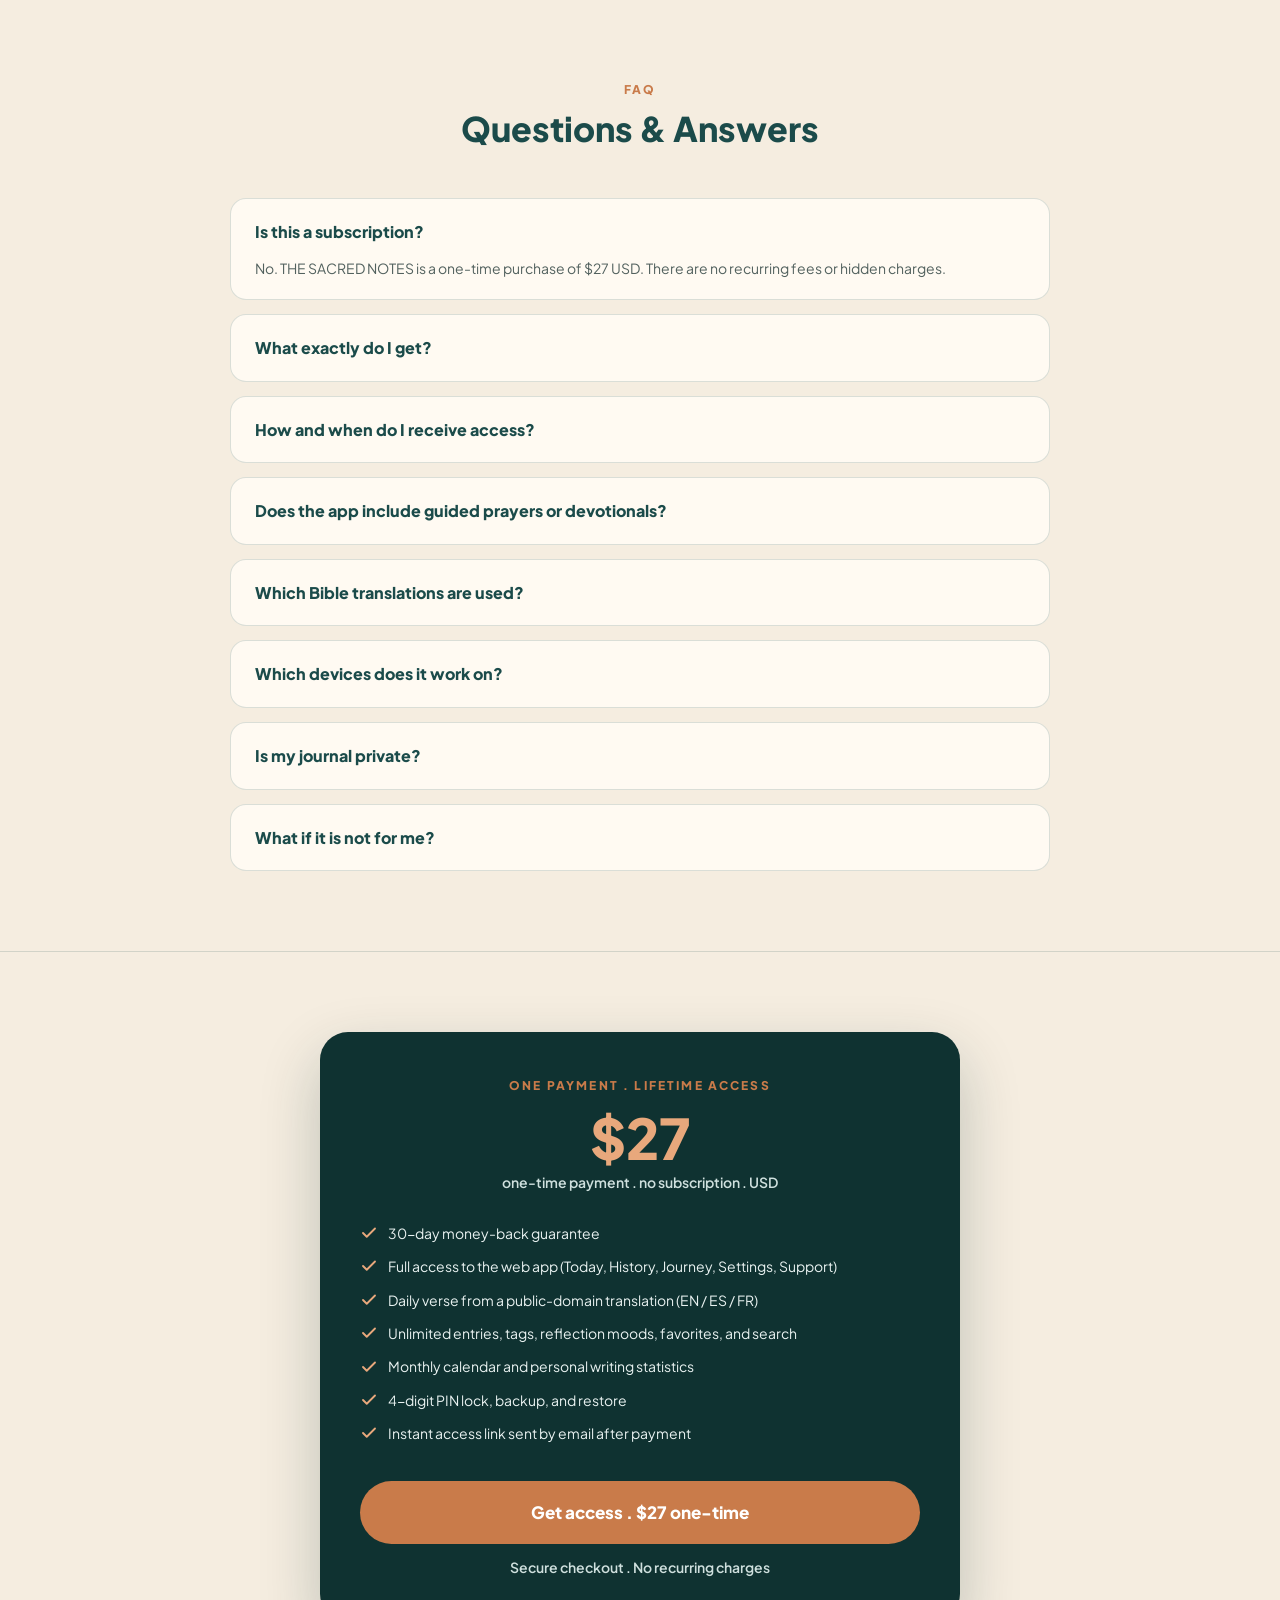
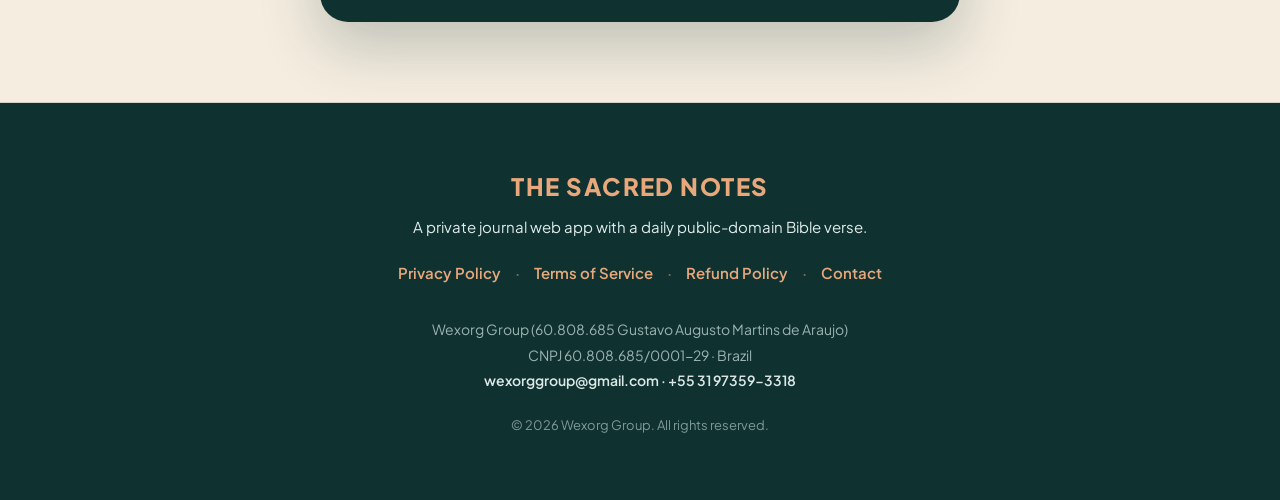
==== commit 5a993a10: "chore: update price to 27 USD" ====
--- a/index.html
+++ b/index.html
@@ -5,17 +5,17 @@
   <meta name="viewport" content="width=device-width, initial-scale=1">
   <title>THE SACRED NOTES . Private Journal App with a Daily Bible Verse</title>
   <meta name="author" content="Wexorg Group">
-  <meta name="description" content="A private journal web app: one public-domain Bible verse a day and a blank page for your own notes, with tags, search, streaks, reminders, PIN lock and export. $9 one-time payment.">
+  <meta name="description" content="A private journal web app: one public-domain Bible verse a day and a blank page for your own notes, with tags, search, streaks, reminders, PIN lock and export. $27 one-time payment.">
 
   <!-- OpenGraph Exclusivo -->
   <meta property="og:type" content="website">
   <meta property="og:url" content="https://suporteoficialsac.store/">
   <meta property="og:title" content="THE SACRED NOTES . Private Journal App with a Daily Bible Verse">
-  <meta property="og:description" content="A private journal web app: one public-domain Bible verse a day and a blank page for your own notes, with tags, search, streaks, reminders, PIN lock and export. $9 one-time payment.">
+  <meta property="og:description" content="A private journal web app: one public-domain Bible verse a day and a blank page for your own notes, with tags, search, streaks, reminders, PIN lock and export. $27 one-time payment.">
   <meta property="og:image" content="https://suporteoficialsac.store/assets/og-sacred-notes.svg">
   <meta name="twitter:card" content="summary_large_image">
   <meta name="twitter:title" content="THE SACRED NOTES . Private Journal App with a Daily Bible Verse">
-  <meta name="twitter:description" content="A private journal web app: one public-domain Bible verse a day and a blank page for your own notes, with tags, search, streaks, reminders, PIN lock and export. $9 one-time payment.">
+  <meta name="twitter:description" content="A private journal web app: one public-domain Bible verse a day and a blank page for your own notes, with tags, search, streaks, reminders, PIN lock and export. $27 one-time payment.">
   <meta name="twitter:image" content="https://suporteoficialsac.store/assets/og-sacred-notes.svg">
 
   <link rel="preconnect" href="https://fonts.googleapis.com">
@@ -68,7 +68,7 @@
 
           <div class="hero-cta-row">
             <a href="/checkout/" class="btn-primary">
-              <span>Get access . $9 one-time</span>
+              <span>Get access . $27 one-time</span>
             </a>
             <a href="#demo" class="btn-secondary">
               <span>Try the app before you buy</span>
@@ -247,7 +247,7 @@
         </div>
         <div class="receive-card">
           <h4>Lifetime access</h4>
-          <p>One payment of $9. No subscription and no recurring charges. App updates are included.</p>
+          <p>One payment of $27. No subscription and no recurring charges. App updates are included.</p>
         </div>
       </div>
 
@@ -272,7 +272,7 @@
         <div class="step-card">
           <div class="step-num">1</div>
           <h4>Pay once</h4>
-          <p>Complete a secure one-time payment of $9 at checkout.</p>
+          <p>Complete a secure one-time payment of $27 at checkout.</p>
         </div>
         <div class="step-card">
           <div class="step-num">2</div>
@@ -304,7 +304,7 @@
       <div class="faq-list">
         <details class="faq-item" open>
           <summary>Is this a subscription?</summary>
-          <p>No. THE SACRED NOTES is a one-time purchase of $9 USD. There are no recurring fees or hidden charges.</p>
+          <p>No. THE SACRED NOTES is a one-time purchase of $27 USD. There are no recurring fees or hidden charges.</p>
         </details>
         <details class="faq-item">
           <summary>What exactly do I get?</summary>
@@ -343,7 +343,7 @@
     <div class="container">
       <div class="pricing-card">
         <p class="section-eyebrow">One payment . Lifetime access</p>
-        <div class="pricing-amount">$9</div>
+        <div class="pricing-amount">$27</div>
         <p class="pricing-sub">one-time payment . no subscription . USD</p>
 
         <ul class="pricing-checklist">
@@ -377,7 +377,7 @@
           </li>
         </ul>
 
-        <a href="/checkout/" class="btn-pricing">Get access . $9 one-time</a>
+        <a href="/checkout/" class="btn-pricing">Get access . $27 one-time</a>
         <p class="pricing-sub" style="margin-top: 12px;">Secure checkout . No recurring charges</p>
       </div>
     </div>
